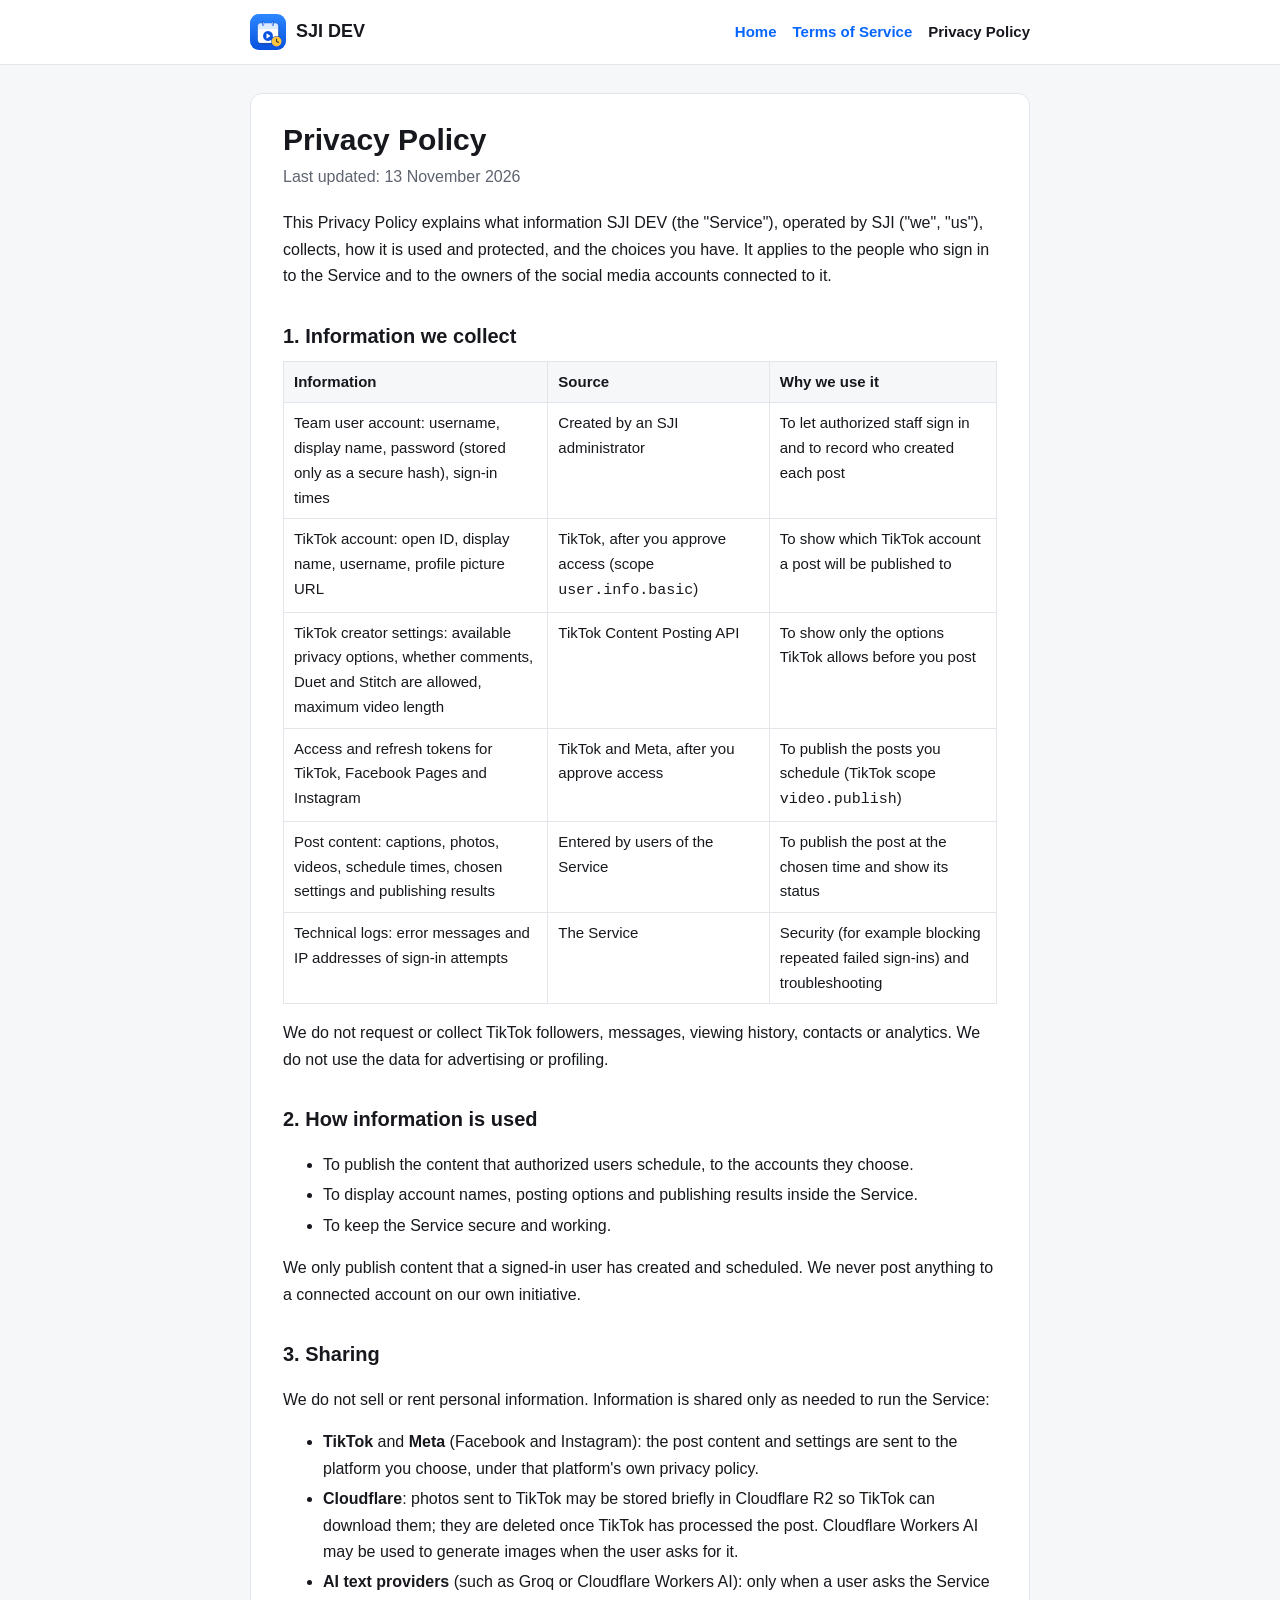
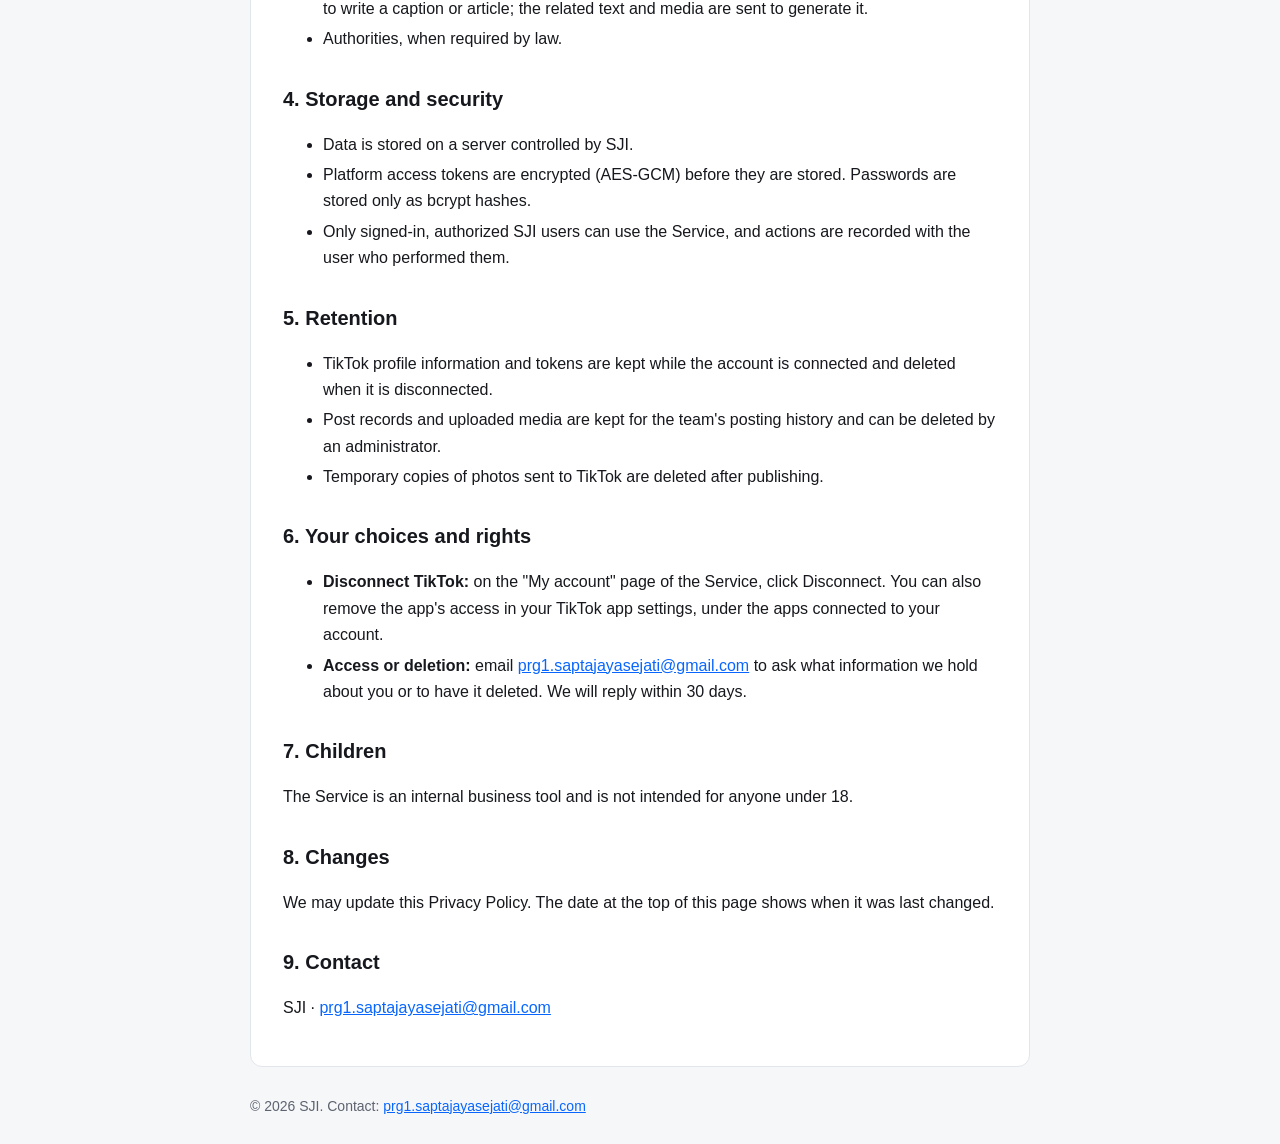
==== privacy.html @ 6bbb8bb6 "first" ====
<!doctype html>
<html lang="en"><head><meta charset="utf-8"><meta name="viewport" content="width=device-width,initial-scale=1">
<title>Privacy Policy - SJI DEV</title><meta name="description" content="SJI DEV - post scheduling tool by SJI">
<link rel="icon" href="icon.png"><link rel="stylesheet" href="style.css"></head><body>
<header><div class="bar"><a class="brand" href="index.html"><img src="icon.png" alt="">SJI DEV</a>
<nav><a href="index.html">Home</a><a href="terms.html">Terms of Service</a><a href="privacy.html" aria-current="page">Privacy Policy</a></nav></div></header>
<main><article>
<h1>Privacy Policy</h1>
<p class="updated">Last updated: 13 November 2026</p>
<p>This Privacy Policy explains what information SJI DEV (the "Service"), operated by SJI ("we", "us"), collects, how it is used and protected, and the choices you have. It applies to the people who sign in to the Service and to the owners of the social media accounts connected to it.</p>

<h2>1. Information we collect</h2>
<table>
<tr><th>Information</th><th>Source</th><th>Why we use it</th></tr>
<tr><td>Team user account: username, display name, password (stored only as a secure hash), sign-in times</td><td>Created by an SJI administrator</td><td>To let authorized staff sign in and to record who created each post</td></tr>
<tr><td>TikTok account: open ID, display name, username, profile picture URL</td><td>TikTok, after you approve access (scope <code>user.info.basic</code>)</td><td>To show which TikTok account a post will be published to</td></tr>
<tr><td>TikTok creator settings: available privacy options, whether comments, Duet and Stitch are allowed, maximum video length</td><td>TikTok Content Posting API</td><td>To show only the options TikTok allows before you post</td></tr>
<tr><td>Access and refresh tokens for TikTok, Facebook Pages and Instagram</td><td>TikTok and Meta, after you approve access</td><td>To publish the posts you schedule (TikTok scope <code>video.publish</code>)</td></tr>
<tr><td>Post content: captions, photos, videos, schedule times, chosen settings and publishing results</td><td>Entered by users of the Service</td><td>To publish the post at the chosen time and show its status</td></tr>
<tr><td>Technical logs: error messages and IP addresses of sign-in attempts</td><td>The Service</td><td>Security (for example blocking repeated failed sign-ins) and troubleshooting</td></tr>
</table>
<p>We do not request or collect TikTok followers, messages, viewing history, contacts or analytics. We do not use the data for advertising or profiling.</p>

<h2>2. How information is used</h2>
<ul>
<li>To publish the content that authorized users schedule, to the accounts they choose.</li>
<li>To display account names, posting options and publishing results inside the Service.</li>
<li>To keep the Service secure and working.</li>
</ul>
<p>We only publish content that a signed-in user has created and scheduled. We never post anything to a connected account on our own initiative.</p>

<h2>3. Sharing</h2>
<p>We do not sell or rent personal information. Information is shared only as needed to run the Service:</p>
<ul>
<li><b>TikTok</b> and <b>Meta</b> (Facebook and Instagram): the post content and settings are sent to the platform you choose, under that platform's own privacy policy.</li>
<li><b>Cloudflare</b>: photos sent to TikTok may be stored briefly in Cloudflare R2 so TikTok can download them; they are deleted once TikTok has processed the post. Cloudflare Workers AI may be used to generate images when the user asks for it.</li>
<li><b>AI text providers</b> (such as Groq or Cloudflare Workers AI): only when a user asks the Service to write a caption or article; the related text and media are sent to generate it.</li>
<li>Authorities, when required by law.</li>
</ul>

<h2>4. Storage and security</h2>
<ul>
<li>Data is stored on a server controlled by SJI.</li>
<li>Platform access tokens are encrypted (AES-GCM) before they are stored. Passwords are stored only as bcrypt hashes.</li>
<li>Only signed-in, authorized SJI users can use the Service, and actions are recorded with the user who performed them.</li>
</ul>

<h2>5. Retention</h2>
<ul>
<li>TikTok profile information and tokens are kept while the account is connected and deleted when it is disconnected.</li>
<li>Post records and uploaded media are kept for the team's posting history and can be deleted by an administrator.</li>
<li>Temporary copies of photos sent to TikTok are deleted after publishing.</li>
</ul>

<h2>6. Your choices and rights</h2>
<ul>
<li><b>Disconnect TikTok:</b> on the "My account" page of the Service, click Disconnect. You can also remove the app's access in your TikTok app settings, under the apps connected to your account.</li>
<li><b>Access or deletion:</b> email <a href="mailto:prg1.saptajayasejati@gmail.com">prg1.saptajayasejati@gmail.com</a> to ask what information we hold about you or to have it deleted. We will reply within 30 days.</li>
</ul>

<h2>7. Children</h2>
<p>The Service is an internal business tool and is not intended for anyone under 18.</p>

<h2>8. Changes</h2>
<p>We may update this Privacy Policy. The date at the top of this page shows when it was last changed.</p>

<h2>9. Contact</h2>
<p>SJI &middot; <a href="mailto:prg1.saptajayasejati@gmail.com">prg1.saptajayasejati@gmail.com</a></p>
</article></main>
<footer>&copy; 2026 SJI. Contact: <a href="mailto:prg1.saptajayasejati@gmail.com">prg1.saptajayasejati@gmail.com</a></footer>
</body></html>
---- style.css ----
:root{--bg:#f6f7f9;--card:#fff;--text:#16181d;--muted:#5d636f;--line:#e2e5ea;--blue:#0866ff}
@media(prefers-color-scheme:dark){:root{--bg:#121417;--card:#1b1e23;--text:#e7e9ee;--muted:#a3a9b5;--line:#2c3038;--blue:#4c95ff}}
*{box-sizing:border-box}
body{margin:0;background:var(--bg);color:var(--text);font:16px/1.65 -apple-system,"Segoe UI",Helvetica,Arial,sans-serif}
a{color:var(--blue)}
header{background:var(--card);border-bottom:1px solid var(--line)}
.bar{max-width:820px;margin:0 auto;padding:14px 20px;display:flex;align-items:center;justify-content:space-between;gap:12px;flex-wrap:wrap}
.brand{display:flex;align-items:center;gap:10px;font-weight:700;font-size:18px;color:var(--text);text-decoration:none}
.brand img{width:36px;height:36px;border-radius:9px}
nav a{margin-left:16px;text-decoration:none;font-weight:600;font-size:15px}
nav a[aria-current]{color:var(--text)}
main{max-width:820px;margin:28px auto;padding:0 20px}
article{background:var(--card);border:1px solid var(--line);border-radius:12px;padding:28px 32px}
@media(max-width:600px){article{padding:20px}}
h1{font-size:30px;line-height:1.2;margin:0 0 6px}
h2{font-size:20px;margin:30px 0 8px}
.updated{color:var(--muted);margin:0 0 20px}
li{margin:4px 0}
table{border-collapse:collapse;width:100%;font-size:15px;margin:8px 0}
th,td{border:1px solid var(--line);padding:8px 10px;text-align:left;vertical-align:top}
th{background:var(--bg)}
.cards{display:grid;grid-template-columns:repeat(auto-fit,minmax(220px,1fr));gap:12px;margin:18px 0}
.cards a{display:block;border:1px solid var(--line);border-radius:10px;padding:14px 16px;text-decoration:none;color:var(--text)}
.cards a b{color:var(--blue)}
footer{max-width:820px;margin:0 auto 30px;padding:0 20px;color:var(--muted);font-size:14px}
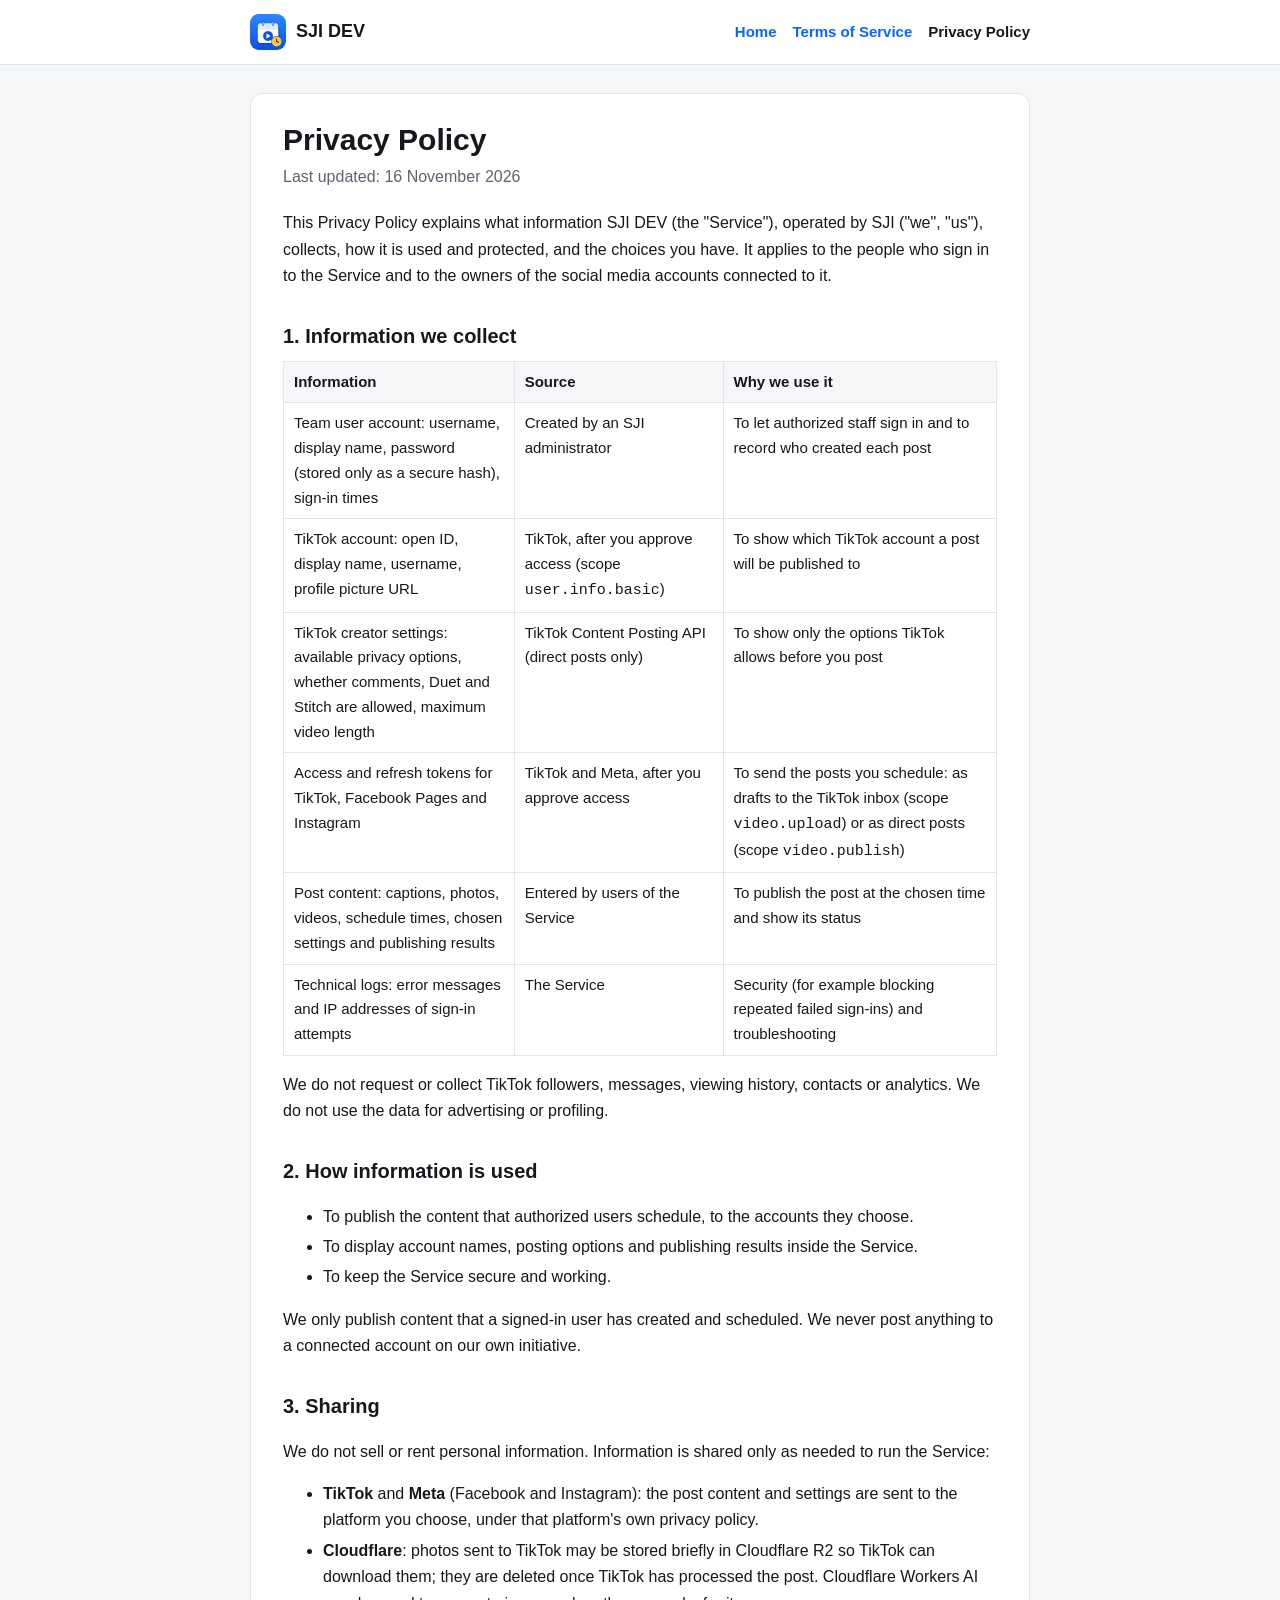
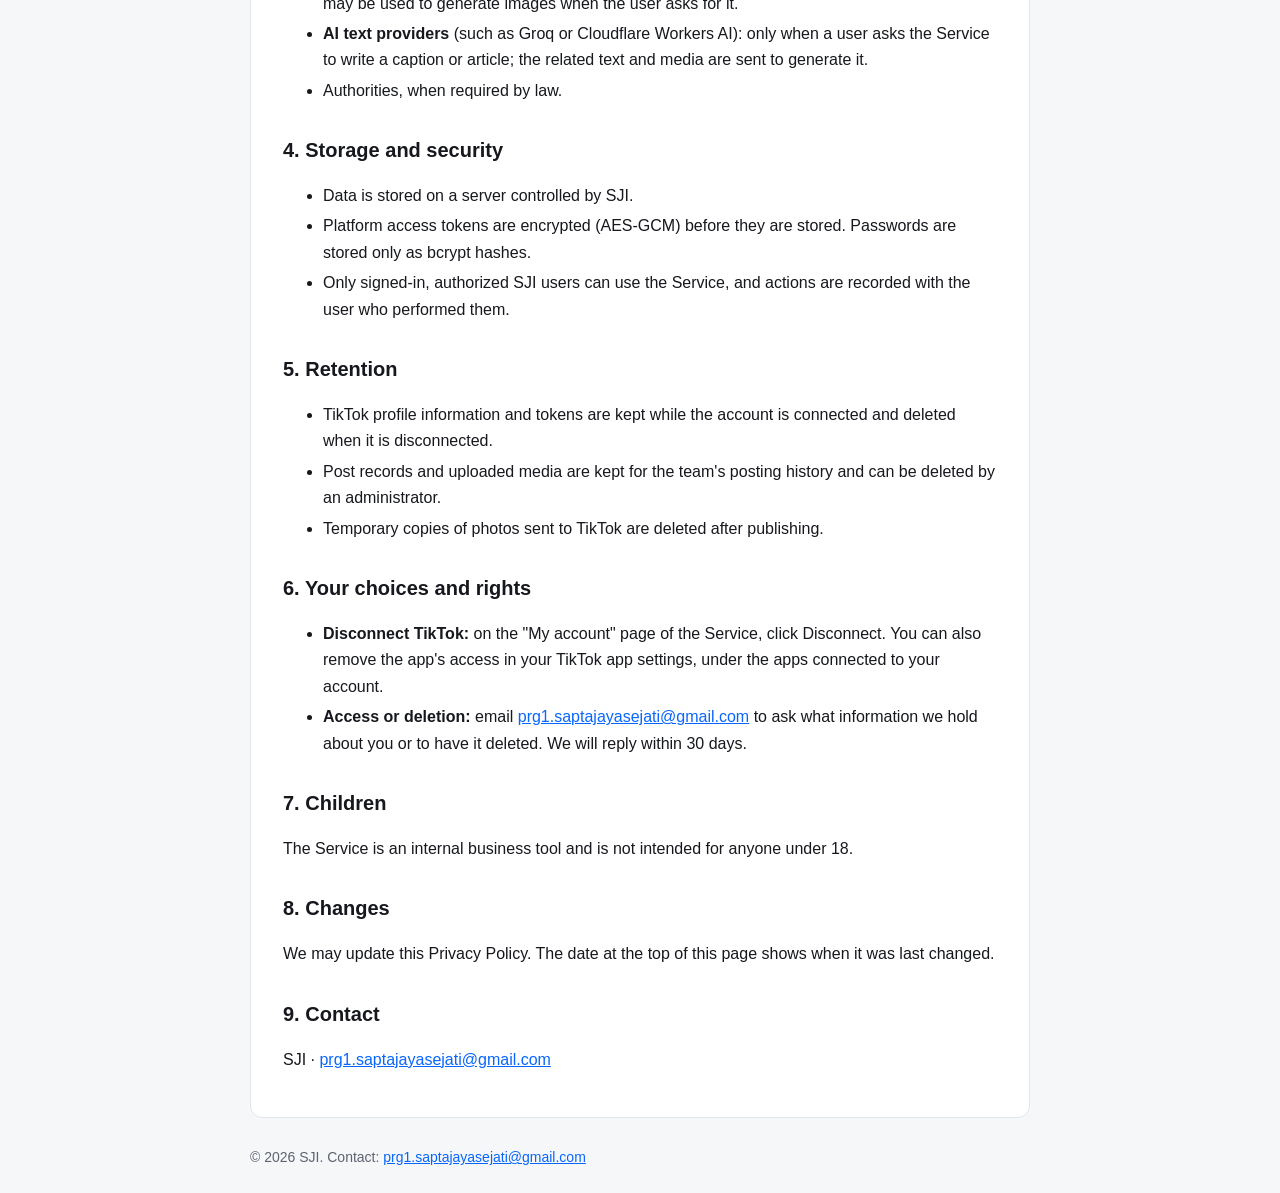
==== commit e9a54b27: "verif update" ====
--- a/privacy.html
+++ b/privacy.html
@@ -6,7 +6,7 @@
 <nav><a href="index.html">Home</a><a href="terms.html">Terms of Service</a><a href="privacy.html" aria-current="page">Privacy Policy</a></nav></div></header>
 <main><article>
 <h1>Privacy Policy</h1>
-<p class="updated">Last updated: 13 November 2026</p>
+<p class="updated">Last updated: 16 November 2026</p>
 <p>This Privacy Policy explains what information SJI DEV (the "Service"), operated by SJI ("we", "us"), collects, how it is used and protected, and the choices you have. It applies to the people who sign in to the Service and to the owners of the social media accounts connected to it.</p>
 
 <h2>1. Information we collect</h2>
@@ -14,8 +14,8 @@
 <tr><th>Information</th><th>Source</th><th>Why we use it</th></tr>
 <tr><td>Team user account: username, display name, password (stored only as a secure hash), sign-in times</td><td>Created by an SJI administrator</td><td>To let authorized staff sign in and to record who created each post</td></tr>
 <tr><td>TikTok account: open ID, display name, username, profile picture URL</td><td>TikTok, after you approve access (scope <code>user.info.basic</code>)</td><td>To show which TikTok account a post will be published to</td></tr>
-<tr><td>TikTok creator settings: available privacy options, whether comments, Duet and Stitch are allowed, maximum video length</td><td>TikTok Content Posting API</td><td>To show only the options TikTok allows before you post</td></tr>
-<tr><td>Access and refresh tokens for TikTok, Facebook Pages and Instagram</td><td>TikTok and Meta, after you approve access</td><td>To publish the posts you schedule (TikTok scope <code>video.publish</code>)</td></tr>
+<tr><td>TikTok creator settings: available privacy options, whether comments, Duet and Stitch are allowed, maximum video length</td><td>TikTok Content Posting API (direct posts only)</td><td>To show only the options TikTok allows before you post</td></tr>
+<tr><td>Access and refresh tokens for TikTok, Facebook Pages and Instagram</td><td>TikTok and Meta, after you approve access</td><td>To send the posts you schedule: as drafts to the TikTok inbox (scope <code>video.upload</code>) or as direct posts (scope <code>video.publish</code>)</td></tr>
 <tr><td>Post content: captions, photos, videos, schedule times, chosen settings and publishing results</td><td>Entered by users of the Service</td><td>To publish the post at the chosen time and show its status</td></tr>
 <tr><td>Technical logs: error messages and IP addresses of sign-in attempts</td><td>The Service</td><td>Security (for example blocking repeated failed sign-ins) and troubleshooting</td></tr>
 </table>
